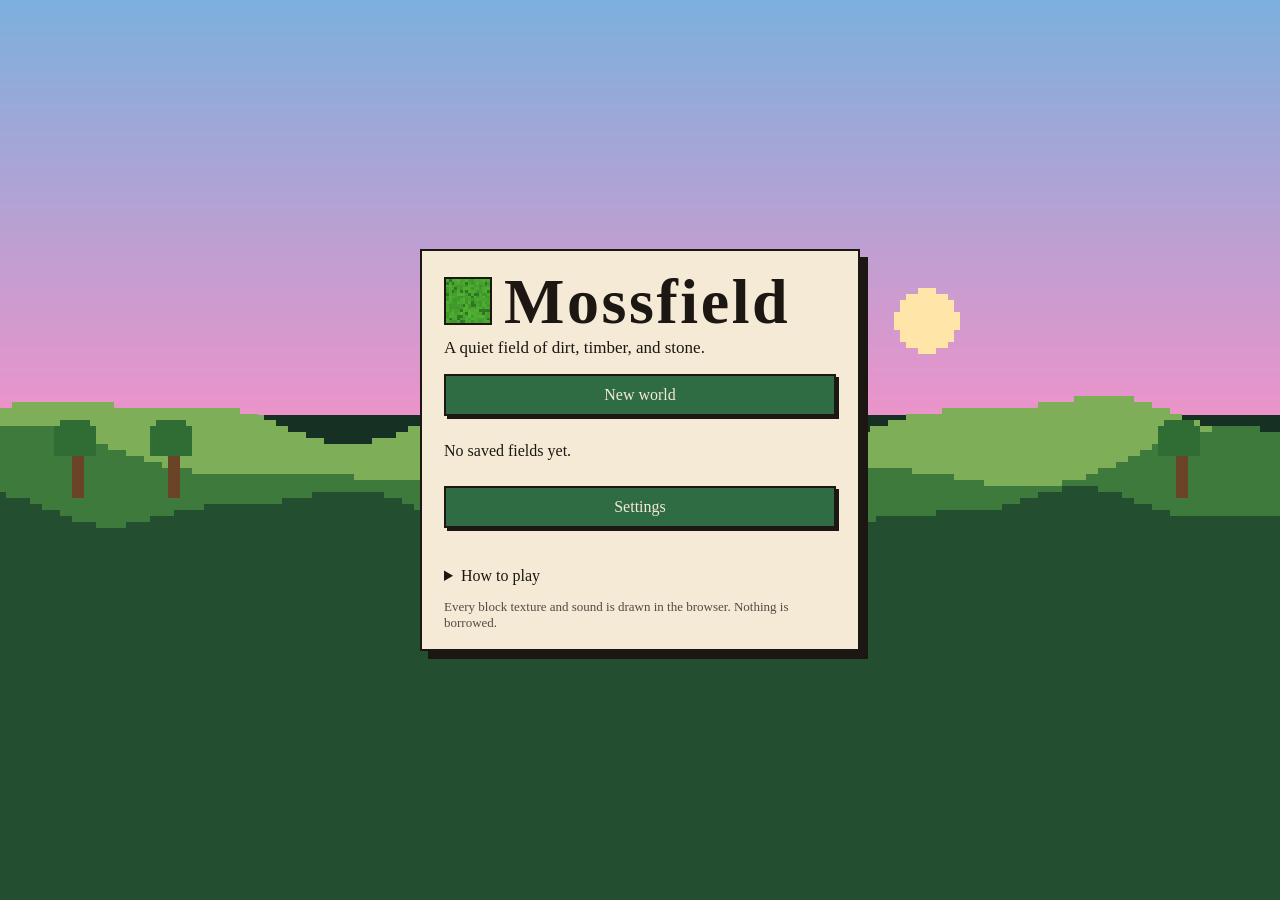
==== index.html @ cf1d9cde "Publish Mossfield static build" ====
<!doctype html>
<html lang="en">
  <head>
    <meta charset="utf-8" />
    <meta name="viewport" content="width=device-width, initial-scale=1" />
    <title>Mossfield</title>
    <meta name="description" content="Mossfield is a quiet first-person world of dirt, timber, and stone." />
    <link rel="icon" href="data:image/svg+xml,%3Csvg xmlns='http://www.w3.org/2000/svg' viewBox='0 0 16 16'%3E%3Crect fill='%235c8f38' width='16' height='8'/%3E%3Crect fill='%238a5a34' y='8' width='16' height='8'/%3E%3C/svg%3E" />
    <script type="module" crossorigin src="./assets/index-DsZdxHkg.js"></script>
    <link rel="stylesheet" crossorigin href="./assets/index-C0fXdj-R.css">
  </head>
  <body>
    <canvas id="game" tabindex="0"></canvas>
    <div id="ui"></div>
  </body>
</html>
---- assets/index-C0fXdj-R.css ----
:root{--ink: #1c1712;--paper: #f4ead6;--paper-2: #efe2c6;--moss: #2f6b43;--moss-deep: #1d4630;--copper: #d06a2b;--line: #1c1712;color:var(--ink);font-family:Palatino,Palatino Linotype,Iowan Old Style,Georgia,serif}*{box-sizing:border-box}html,body{margin:0;height:100%;overflow:hidden;background:#102017}button,input{font:inherit;color:inherit}button{background:var(--moss);color:var(--paper);border:2px solid var(--ink);box-shadow:3px 3px 0 var(--ink);padding:10px 14px;cursor:pointer}button:hover{transform:translate(-1px,-1px);box-shadow:4px 4px 0 var(--ink)}button:active{transform:translate(2px,2px);box-shadow:0 0 0 var(--ink)}button:disabled{opacity:.55;cursor:default;transform:none}#game{position:fixed;inset:0;width:100%;height:100%;display:none;z-index:0;background:#87b6df}#ui{position:fixed;inset:0;z-index:2;pointer-events:none}.screen{position:absolute;inset:0;pointer-events:auto}.hidden{display:none!important}#screen-title{background:#163024}#title-art{position:absolute;inset:0;width:100%;height:100%;image-rendering:pixelated}.title-wrap{position:relative;z-index:1;min-height:100%;display:flex;align-items:center;justify-content:center;padding:24px 16px}.card{width:min(440px,100%);max-height:calc(100vh - 32px);overflow:auto;background:var(--paper);border:2px solid var(--ink);box-shadow:8px 8px 0 var(--ink);padding:22px 22px 18px}.wordmark{display:flex;align-items:center;gap:12px;margin:0 0 4px}.wordmark img{width:48px;height:48px;image-rendering:pixelated;border:2px solid var(--ink);background:#5c8a38}h1{font-size:clamp(40px,7vw,64px);line-height:.9;letter-spacing:.04em;margin:0;font-weight:700}.tag{margin:8px 0 16px;font-size:17px}.stack{display:flex;flex-direction:column;gap:10px}label.field{display:flex;flex-direction:column;gap:4px;font-size:15px}input[type=text]{width:100%;padding:8px 10px;border:2px solid var(--ink);background:#fffaf0;font-size:16px}.modes{display:flex;gap:8px}.modes button{flex:1;background:var(--paper-2);color:var(--ink)}.modes button.on{background:var(--moss);color:var(--paper)}.worlds{display:flex;flex-direction:column;gap:8px}.world-row{display:flex;gap:8px;align-items:stretch}.world-row .continue{flex:1;text-align:left;background:var(--paper-2);color:var(--ink)}.world-row .continue small{display:block;opacity:.75;font-size:13px}.world-row .delete{background:#8d3d32;padding-inline:10px}.slider{display:flex;flex-direction:column;gap:4px;font-size:15px}.slider input{width:100%;accent-color:var(--moss-deep)}.row{display:flex;gap:8px}.row button{flex:1}.status{min-height:1.2em;margin:8px 0 0;color:#8d3d32}details{margin-top:12px}summary{cursor:pointer}.help{margin:8px 0 0;padding-left:18px}.help li{margin:3px 0}.footnote{margin:14px 0 0;font-size:13px;opacity:.75}#screen-loading{display:flex;align-items:flex-end;justify-content:center;padding:28px;background:linear-gradient(to top,rgba(12,20,16,.45),transparent 40%);pointer-events:none}.load-card{width:min(360px,100%);background:var(--paper);border:2px solid var(--ink);box-shadow:4px 4px 0 var(--ink);padding:12px 14px;pointer-events:none}.bar{height:10px;border:2px solid var(--ink);background:#fffaf0;margin-top:8px}.bar>div{height:100%;width:0;background:var(--moss)}#hud{position:absolute;inset:0}#debug{position:absolute;top:8px;left:8px;margin:0;font-family:Courier New,Courier,monospace;font-size:12px;line-height:1.45;color:#e9ffe8;text-shadow:1px 1px 0 #000;display:none;pointer-events:none}#debug.on{display:block}#hearts{position:absolute;left:50%;bottom:108px;transform:translate(-50%);display:flex;gap:2px;font-size:20px;letter-spacing:1px;text-shadow:1px 1px 0 #1c1712;pointer-events:none}#hearts span{color:#4a2b2b}#hearts span.on{color:#e23d3d}#dead{position:absolute;top:30%;left:50%;transform:translate(-50%);font-size:clamp(28px,5vw,48px);color:var(--paper);text-shadow:3px 3px 0 #1c1712;opacity:0;pointer-events:none}#dead.on{opacity:1}#cross{position:absolute;left:50%;top:50%;width:18px;height:18px;transform:translate(-50%,-50%);pointer-events:none}#cross i{position:absolute;background:#fff;box-shadow:0 0 0 1px #000}#cross .u{width:2px;height:6px;left:8px;top:0}#cross .d{width:2px;height:6px;left:8px;bottom:0}#cross .l{width:6px;height:2px;top:8px;left:0}#cross .r{width:6px;height:2px;top:8px;right:0}#minebar{position:absolute;left:50%;top:calc(50% + 18px);width:86px;height:8px;transform:translate(-50%);background:#00000073;border:1px solid #111;display:none}#minebar.on{display:block}#minebar div{height:100%;width:0;background:var(--paper)}#look{position:absolute;left:50%;bottom:78px;transform:translate(-50%);color:#fff;font-size:15px;text-shadow:1px 1px 0 #000;pointer-events:none;min-height:1em}#hotbar{position:absolute;left:50%;bottom:16px;transform:translate(-50%);display:flex;gap:4px;pointer-events:none}.slot{width:52px;height:52px;background:#14100c8c;border:2px solid #e6d7b8;position:relative;display:grid;place-items:center;padding:0;box-shadow:none;color:#fff}.slot:hover{transform:none;box-shadow:none}.slot.on{border-color:var(--copper);outline:2px solid #1c1712}.slot img{width:32px;height:32px;image-rendering:pixelated;pointer-events:none}.slot .count{position:absolute;right:3px;bottom:0;font-family:Courier New,Courier,monospace;font-size:13px;color:#fff;text-shadow:1px 1px 0 #000;pointer-events:none}#toast{position:absolute;left:50%;bottom:128px;transform:translate(-50%);background:var(--ink);color:var(--paper);border:2px solid var(--paper);padding:6px 10px;display:none;pointer-events:none}#toast.on{display:block}#screen-pause,#screen-inv{background:#0a100c6b;display:flex;align-items:center;justify-content:center;padding:16px}#inv-grid,#creative-grid{display:grid;grid-template-columns:repeat(9,48px);gap:4px;justify-content:center}#creative-grid{margin-top:12px}.slot.pick{pointer-events:auto;cursor:pointer}.hint{font-size:14px;margin:10px 0 0}#cursor-ghost{position:fixed;width:32px;height:32px;pointer-events:none;image-rendering:pixelated;z-index:5;display:none}#cursor-ghost.on{display:block}.fatal{pointer-events:auto;margin:12vh auto;width:min(460px,calc(100% - 32px));background:var(--paper);border:2px solid var(--ink);padding:18px;box-shadow:6px 6px 0 var(--ink)}@media (max-width: 720px){.slot{width:34px;height:34px}.slot img{width:22px;height:22px}#inv-grid,#creative-grid{grid-template-columns:repeat(9,32px)}#hearts{bottom:86px;font-size:16px}#look{bottom:62px}h1{font-size:42px}}
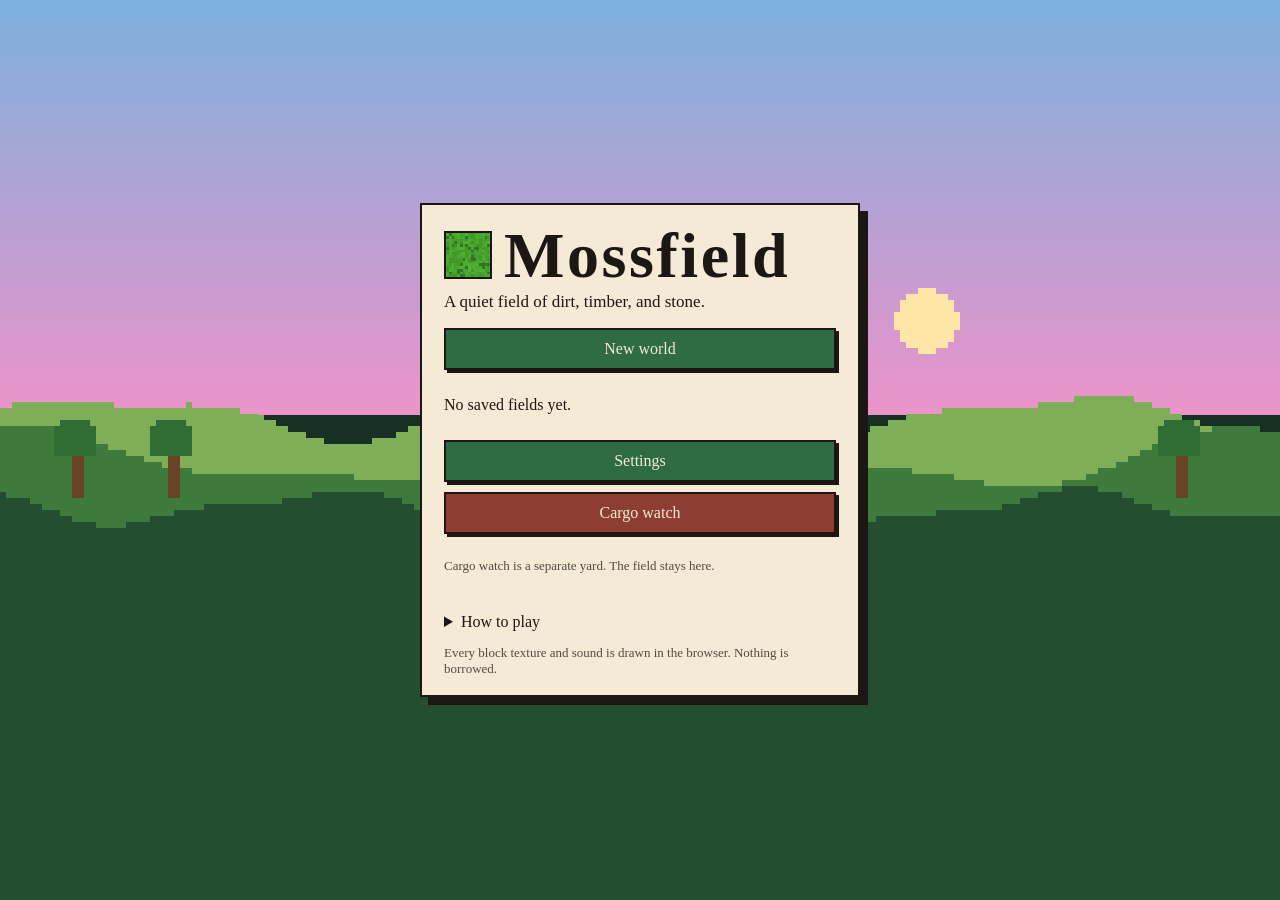
==== commit e2bac27e: "Publish Mossfield static build afc98dd Co-authored-by: saranitim <saranitim@users.noreply.github.com" ====
--- a/index.html
+++ b/index.html
@@ -6,8 +6,8 @@
     <title>Mossfield</title>
     <meta name="description" content="Mossfield is a quiet first-person world of dirt, timber, and stone." />
     <link rel="icon" href="data:image/svg+xml,%3Csvg xmlns='http://www.w3.org/2000/svg' viewBox='0 0 16 16'%3E%3Crect fill='%235c8f38' width='16' height='8'/%3E%3Crect fill='%238a5a34' y='8' width='16' height='8'/%3E%3C/svg%3E" />
-    <script type="module" crossorigin src="./assets/index-DsZdxHkg.js"></script>
-    <link rel="stylesheet" crossorigin href="./assets/index-C0fXdj-R.css">
+    <script type="module" crossorigin src="./assets/index-HZcpCoeG.js"></script>
+    <link rel="stylesheet" crossorigin href="./assets/index-D-wMlM_y.css">
   </head>
   <body>
     <canvas id="game" tabindex="0"></canvas>
--- a/assets/index-D-wMlM_y.css
+++ b/assets/index-D-wMlM_y.css
@@ -0,0 +1 @@
+:root{--ink: #1c1712;--paper: #f4ead6;--paper-2: #efe2c6;--moss: #2f6b43;--moss-deep: #1d4630;--copper: #d06a2b;--line: #1c1712;color:var(--ink);font-family:Palatino,Palatino Linotype,Iowan Old Style,Georgia,serif}*{box-sizing:border-box}html,body{margin:0;height:100%;overflow:hidden;background:#102017}button,input{font:inherit;color:inherit}button{background:var(--moss);color:var(--paper);border:2px solid var(--ink);box-shadow:3px 3px 0 var(--ink);padding:10px 14px;cursor:pointer}button:hover{transform:translate(-1px,-1px);box-shadow:4px 4px 0 var(--ink)}button:active{transform:translate(2px,2px);box-shadow:0 0 0 var(--ink)}button:disabled{opacity:.55;cursor:default;transform:none}#game{position:fixed;inset:0;width:100%;height:100%;display:none;z-index:0;background:#87b6df}#ui{position:fixed;inset:0;z-index:2;pointer-events:none}.screen{position:absolute;inset:0;pointer-events:auto}.hidden{display:none!important}#screen-title{background:#163024}#title-art{position:absolute;inset:0;width:100%;height:100%;image-rendering:pixelated}.title-wrap{position:relative;z-index:1;min-height:100%;display:flex;align-items:center;justify-content:center;padding:24px 16px}.card{width:min(440px,100%);max-height:calc(100vh - 32px);overflow:auto;background:var(--paper);border:2px solid var(--ink);box-shadow:8px 8px 0 var(--ink);padding:22px 22px 18px}.wordmark{display:flex;align-items:center;gap:12px;margin:0 0 4px}.wordmark img{width:48px;height:48px;image-rendering:pixelated;border:2px solid var(--ink);background:#5c8a38}h1{font-size:clamp(40px,7vw,64px);line-height:.9;letter-spacing:.04em;margin:0;font-weight:700}.tag{margin:8px 0 16px;font-size:17px}.stack{display:flex;flex-direction:column;gap:10px}label.field{display:flex;flex-direction:column;gap:4px;font-size:15px}input[type=text]{width:100%;padding:8px 10px;border:2px solid var(--ink);background:#fffaf0;font-size:16px}.modes{display:flex;gap:8px}.modes button{flex:1;background:var(--paper-2);color:var(--ink)}.modes button.on{background:var(--moss);color:var(--paper)}.worlds{display:flex;flex-direction:column;gap:8px}.world-row{display:flex;gap:8px;align-items:stretch}.world-row .continue{flex:1;text-align:left;background:var(--paper-2);color:var(--ink)}.world-row .continue small{display:block;opacity:.75;font-size:13px}.world-row .delete{background:#8d3d32;padding-inline:10px}.slider{display:flex;flex-direction:column;gap:4px;font-size:15px}.slider input{width:100%;accent-color:var(--moss-deep)}.row{display:flex;gap:8px}.row button{flex:1}.status{min-height:1.2em;margin:8px 0 0;color:#8d3d32}details{margin-top:12px}summary{cursor:pointer}.help{margin:8px 0 0;padding-left:18px}.help li{margin:3px 0}.footnote{margin:14px 0 0;font-size:13px;opacity:.75}#btn-cargo{background:#8d3d32}#harbor{position:fixed;inset:0;width:100%;height:100%;z-index:3;display:block}#harbor-hud{position:fixed;inset:0;z-index:4;pointer-events:none;color:#f4ead6;font-family:Palatino,Palatino Linotype,Georgia,serif}#harbor-name{position:absolute;top:12px;left:14px;margin:0;font-size:22px;letter-spacing:.08em;text-shadow:2px 2px 0 #1c1712}#harbor-controls{position:absolute;left:50%;bottom:58px;transform:translate(-50%);margin:0;padding:6px 12px;background:#14100cc7;border:2px solid #f4ead6;font-size:16px;white-space:nowrap}#harbor-field{position:absolute;top:12px;right:14px;z-index:8;pointer-events:auto}#harbor-readout{position:absolute;left:14px;bottom:14px;display:flex;gap:18px;padding:8px 12px;background:#14100cc7;border:2px solid #f4ead6;font-size:20px}#harbor-cross{position:absolute;left:50%;top:50%;width:16px;height:16px;transform:translate(-50%,-50%)}#harbor-cross i{position:absolute;background:#fff;box-shadow:0 0 0 1px #1c1712}#harbor-cross i:nth-child(1){left:7px;top:0;width:2px;height:5px}#harbor-cross i:nth-child(2){left:7px;bottom:0;width:2px;height:5px}#harbor-cross i:nth-child(3){top:7px;left:0;width:5px;height:2px}#harbor-cross i:nth-child(4){top:7px;right:0;width:5px;height:2px}#harbor-end{position:absolute;left:50%;top:16%;transform:translate(-50%);z-index:6;pointer-events:auto;min-width:320px;padding:16px 18px 14px;background:#1c1712;color:#f4ead6;border:2px solid #f4ead6;text-align:center}#harbor-end.hidden{display:none}#harbor-banner{margin:0 0 12px;font-size:26px}#harbor-actions{display:flex;gap:8px;justify-content:center}#screen-loading{display:flex;align-items:flex-end;justify-content:center;padding:28px;background:linear-gradient(to top,rgba(12,20,16,.45),transparent 40%);pointer-events:none}.load-card{width:min(360px,100%);background:var(--paper);border:2px solid var(--ink);box-shadow:4px 4px 0 var(--ink);padding:12px 14px;pointer-events:none}.bar{height:10px;border:2px solid var(--ink);background:#fffaf0;margin-top:8px}.bar>div{height:100%;width:0;background:var(--moss)}#hud{position:absolute;inset:0}#debug{position:absolute;top:8px;left:8px;margin:0;font-family:Courier New,Courier,monospace;font-size:12px;line-height:1.45;color:#e9ffe8;text-shadow:1px 1px 0 #000;display:none;pointer-events:none}#debug.on{display:block}#hearts{position:absolute;left:50%;bottom:108px;transform:translate(-50%);display:flex;gap:2px;font-size:20px;letter-spacing:1px;text-shadow:1px 1px 0 #1c1712;pointer-events:none}#hearts span{color:#4a2b2b}#hearts span.on{color:#e23d3d}#dead{position:absolute;top:30%;left:50%;transform:translate(-50%);font-size:clamp(28px,5vw,48px);color:var(--paper);text-shadow:3px 3px 0 #1c1712;opacity:0;pointer-events:none}#dead.on{opacity:1}#cross{position:absolute;left:50%;top:50%;width:18px;height:18px;transform:translate(-50%,-50%);pointer-events:none}#cross i{position:absolute;background:#fff;box-shadow:0 0 0 1px #000}#cross .u{width:2px;height:6px;left:8px;top:0}#cross .d{width:2px;height:6px;left:8px;bottom:0}#cross .l{width:6px;height:2px;top:8px;left:0}#cross .r{width:6px;height:2px;top:8px;right:0}#minebar{position:absolute;left:50%;top:calc(50% + 18px);width:86px;height:8px;transform:translate(-50%);background:#00000073;border:1px solid #111;display:none}#minebar.on{display:block}#minebar div{height:100%;width:0;background:var(--paper)}#look{position:absolute;left:50%;bottom:78px;transform:translate(-50%);color:#fff;font-size:15px;text-shadow:1px 1px 0 #000;pointer-events:none;min-height:1em}#hotbar{position:absolute;left:50%;bottom:16px;transform:translate(-50%);display:flex;gap:4px;pointer-events:none}.slot{width:52px;height:52px;background:#14100c8c;border:2px solid #e6d7b8;position:relative;display:grid;place-items:center;padding:0;box-shadow:none;color:#fff}.slot:hover{transform:none;box-shadow:none}.slot.on{border-color:var(--copper);outline:2px solid #1c1712}.slot img{width:32px;height:32px;image-rendering:pixelated;pointer-events:none}.slot .count{position:absolute;right:3px;bottom:0;font-family:Courier New,Courier,monospace;font-size:13px;color:#fff;text-shadow:1px 1px 0 #000;pointer-events:none}#toast{position:absolute;left:50%;bottom:128px;transform:translate(-50%);background:var(--ink);color:var(--paper);border:2px solid var(--paper);padding:6px 10px;display:none;pointer-events:none}#toast.on{display:block}#screen-pause,#screen-inv{background:#0a100c6b;display:flex;align-items:center;justify-content:center;padding:16px}#inv-grid,#creative-grid{display:grid;grid-template-columns:repeat(9,48px);gap:4px;justify-content:center}#creative-grid{margin-top:12px}.slot.pick{pointer-events:auto;cursor:pointer}.hint{font-size:14px;margin:10px 0 0}#cursor-ghost{position:fixed;width:32px;height:32px;pointer-events:none;image-rendering:pixelated;z-index:5;display:none}#cursor-ghost.on{display:block}.fatal{pointer-events:auto;margin:12vh auto;width:min(460px,calc(100% - 32px));background:var(--paper);border:2px solid var(--ink);padding:18px;box-shadow:6px 6px 0 var(--ink)}@media (max-width: 720px){.slot{width:34px;height:34px}.slot img{width:22px;height:22px}#inv-grid,#creative-grid{grid-template-columns:repeat(9,32px)}#hearts{bottom:86px;font-size:16px}#look{bottom:62px}h1{font-size:42px}}
